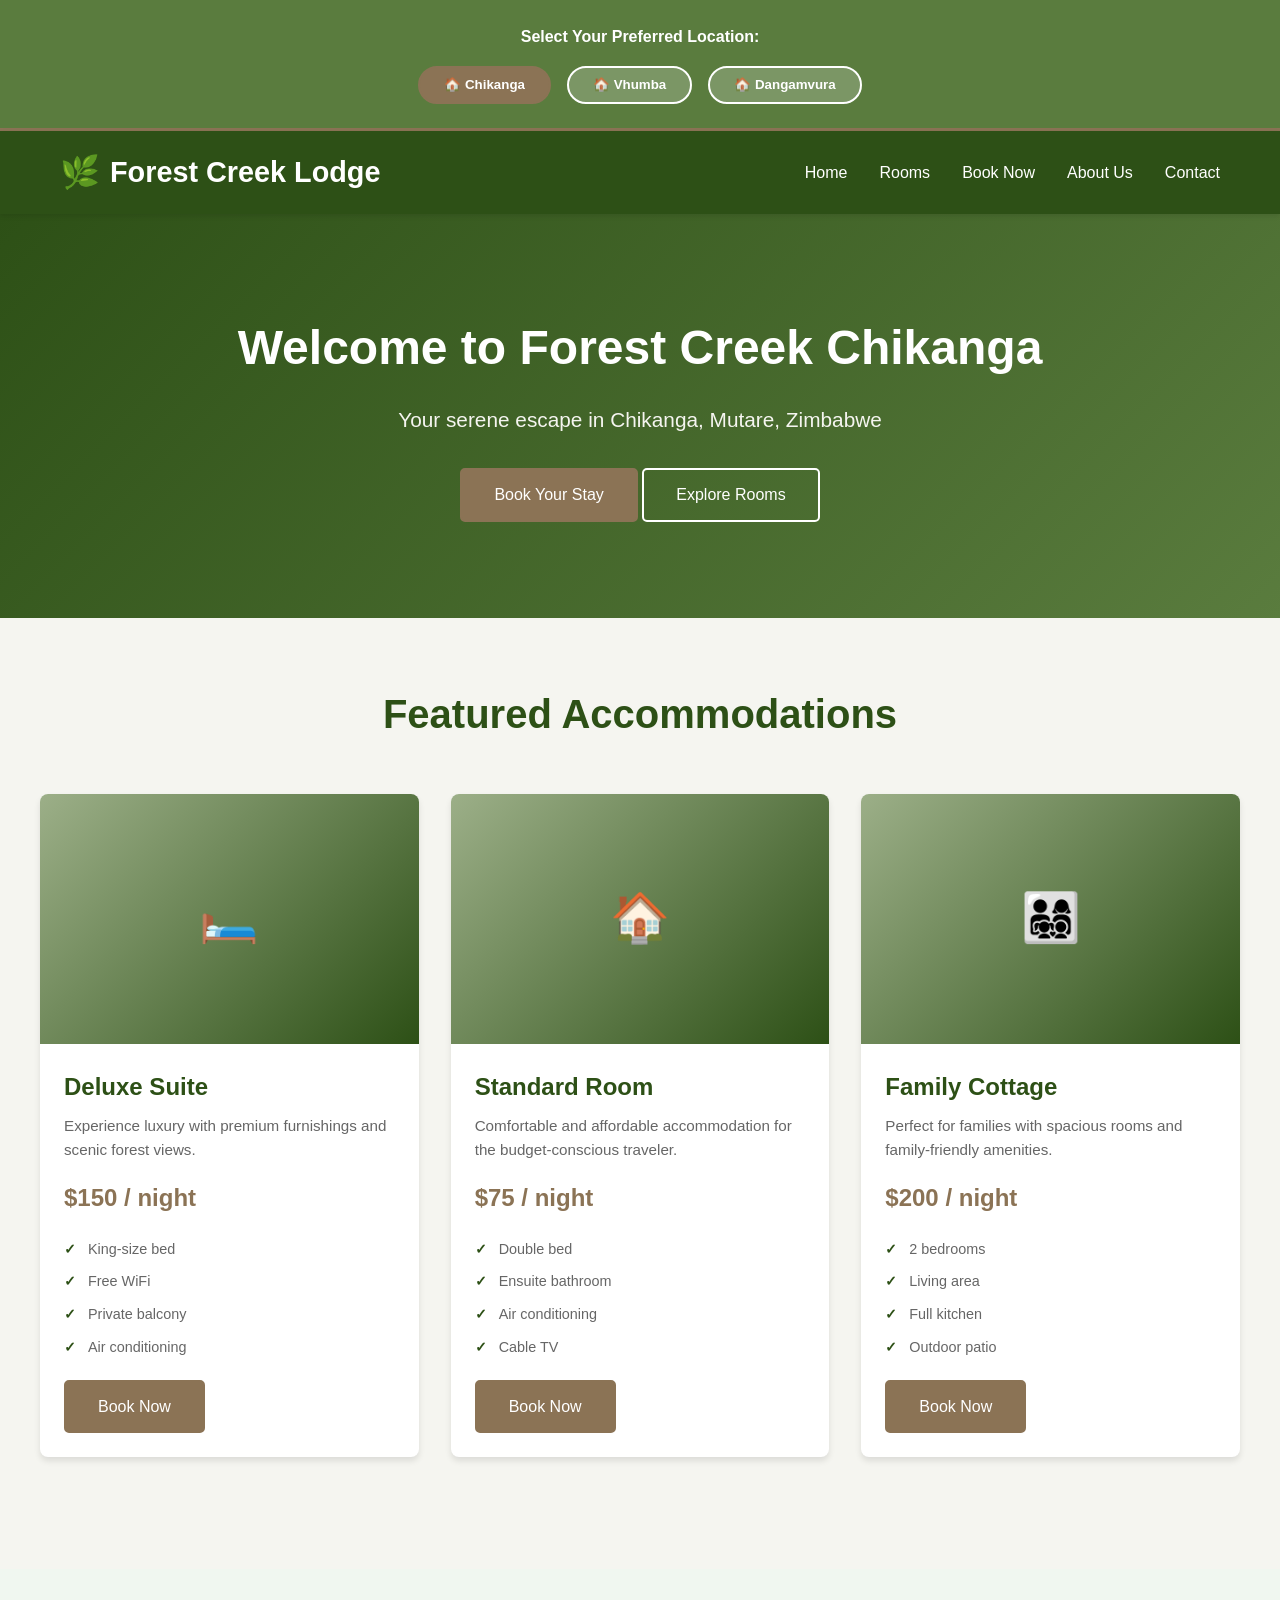
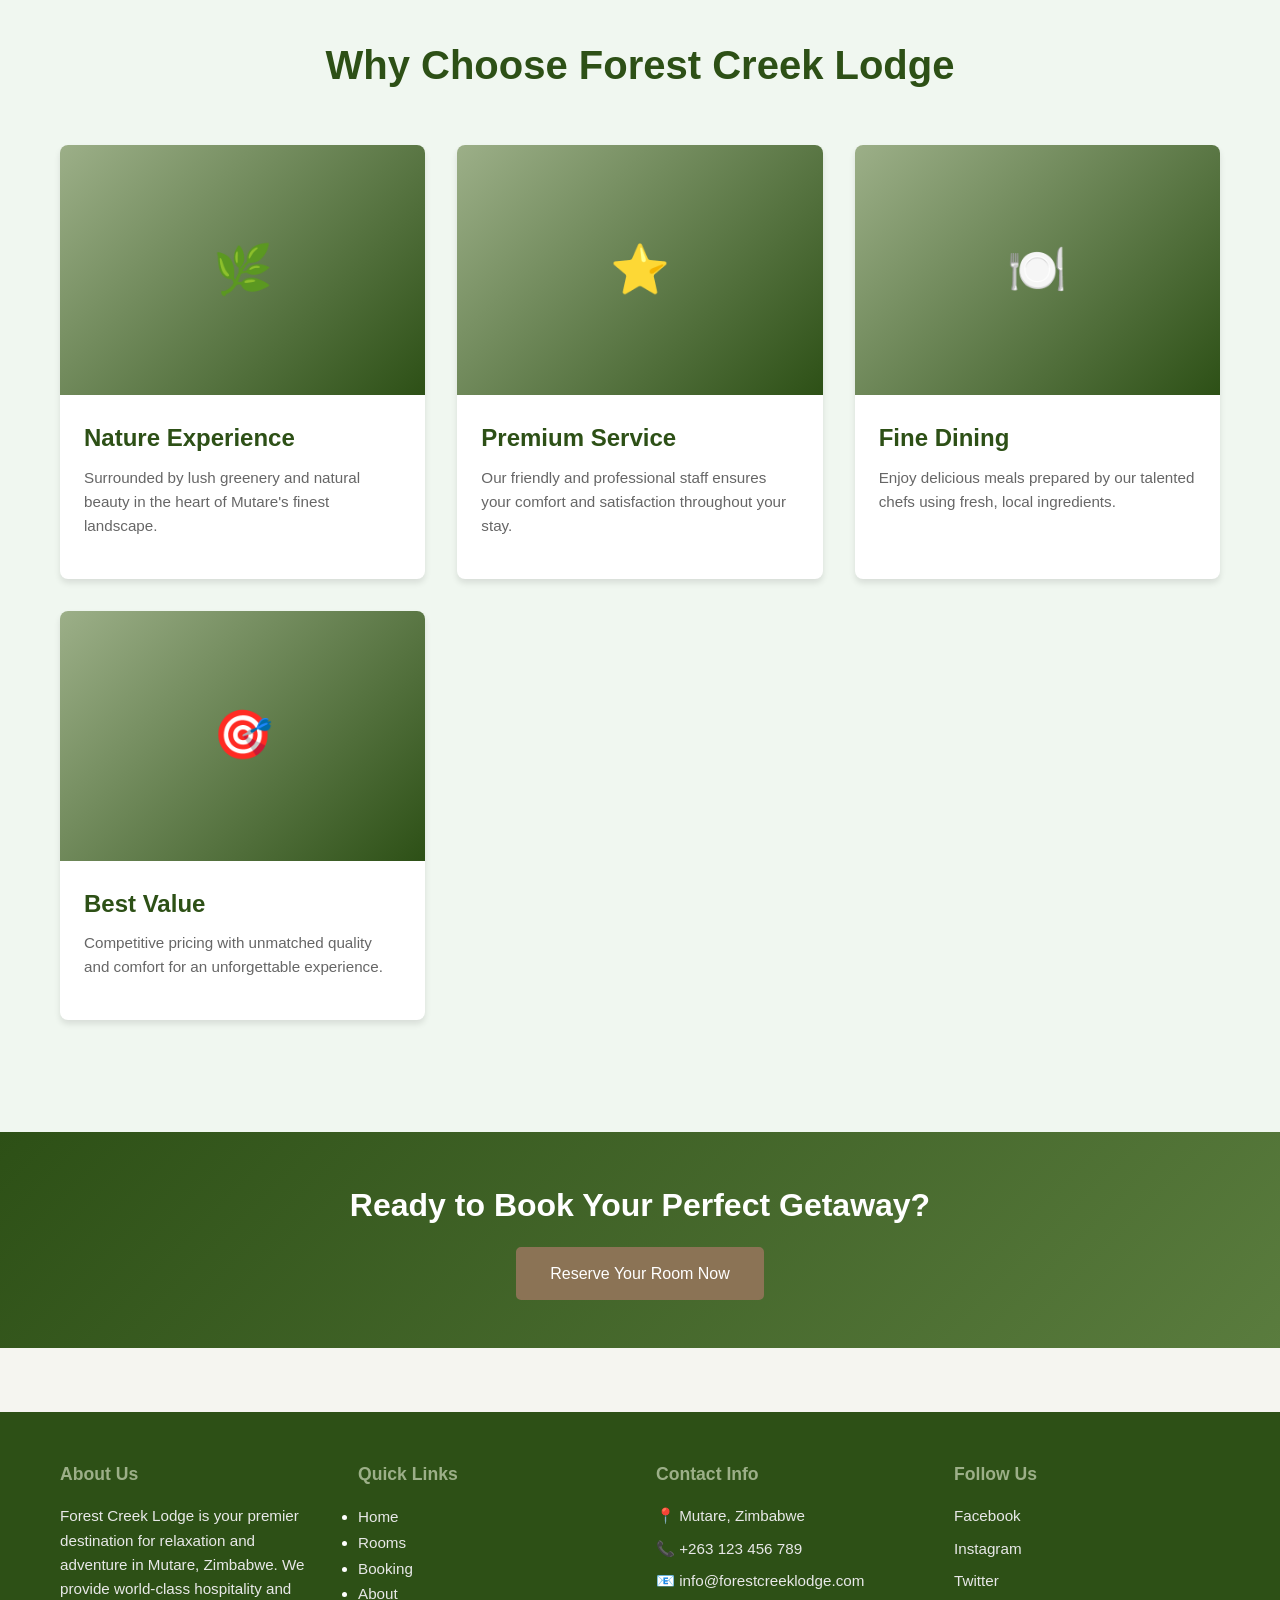
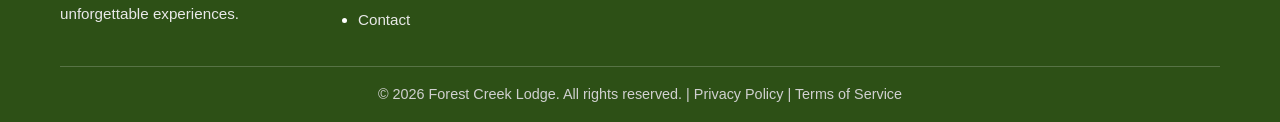
==== index.html @ 2f31d228 "Add files via upload" ====
<!DOCTYPE html>
<html lang="en">
<head>
    <meta charset="UTF-8">
    <meta name="viewport" content="width=device-width, initial-scale=1.0">
    <title>Forest Creek Lodge</title>
    <link rel="icon" type="image/svg+xml" href="data:image/svg+xml,<svg xmlns='http://www.w3.org/2000/svg' viewBox='0 0 100 100'><text y='75' font-size='75'>🌿</text></svg>">
    <link rel="stylesheet" href="styles.css">
    <script src="js/location.js"></script>
</head>
<body>
    <!-- LOCATION SELECTOR -->
    <div class="location-selector">
        <div class="container">
            <h3>Select Your Preferred Location:</h3>
            <div class="location-buttons">
                <button class="location-btn active" data-location="chikanga" onclick="setCurrentLodge('chikanga')">🏠 Chikanga</button>
                <button class="location-btn" data-location="vhumba" onclick="setCurrentLodge('vhumba')">🏠 Vhumba</button>
                <button class="location-btn" data-location="dangamvura" onclick="setCurrentLodge('dangamvura')">🏠 Dangamvura</button>
            </div>
        </div>
    </div>

    <!-- HEADER & NAVIGATION -->
    <header>
        <div class="container">
            <div class="header-content">
                <div class="logo">Forest Creek Lodge</div>
                <nav>
                    <ul>
                        <li><a href="index.html">Home</a></li>
                        <li><a href="rooms.html">Rooms</a></li>
                        <li><a href="booking.html">Book Now</a></li>
                        <li><a href="about.html">About Us</a></li>
                        <li><a href="contact.html">Contact</a></li>
                    </ul>
                </nav>
            </div>
        </div>
    </header>

    <!-- HERO SECTION -->
    <section class="hero">
        <div class="container">
            <h1>Welcome to <span data-lodge="name">Forest Creek Chikanga</span></h1>
            <p>Your serene escape in <span data-lodge="area">Chikanga</span>, Mutare, Zimbabwe</p>
            <a href="booking.html" class="btn btn-primary">Book Your Stay</a>
            <a href="rooms.html" class="btn btn-secondary">Explore Rooms</a>
        </div>
    </section>

    <!-- FEATURED ROOMS SECTION -->
    <section class="container" style="padding: 4rem 0;">
        <h2 class="section-title">Featured Accommodations</h2>
        <div class="rooms-grid">
            <!-- Deluxe Suite -->
            <div class="card">
                <div class="card-image">🛏️</div>
                <div class="card-body">
                    <h3 class="card-title">Deluxe Suite</h3>
                    <p class="card-text">Experience luxury with premium furnishings and scenic forest views.</p>
                    <div class="card-price">$150 / night</div>
                    <ul class="room-features">
                        <li>King-size bed</li>
                        <li>Free WiFi</li>
                        <li>Private balcony</li>
                        <li>Air conditioning</li>
                    </ul>
                    <a href="booking.html" class="btn btn-primary">Book Now</a>
                </div>
            </div>

            <!-- Standard Room -->
            <div class="card">
                <div class="card-image">🏠</div>
                <div class="card-body">
                    <h3 class="card-title">Standard Room</h3>
                    <p class="card-text">Comfortable and affordable accommodation for the budget-conscious traveler.</p>
                    <div class="card-price">$75 / night</div>
                    <ul class="room-features">
                        <li>Double bed</li>
                        <li>Ensuite bathroom</li>
                        <li>Air conditioning</li>
                        <li>Cable TV</li>
                    </ul>
                    <a href="booking.html" class="btn btn-primary">Book Now</a>
                </div>
            </div>

            <!-- Family Cottage -->
            <div class="card">
                <div class="card-image">👨‍👩‍👧‍👦</div>
                <div class="card-body">
                    <h3 class="card-title">Family Cottage</h3>
                    <p class="card-text">Perfect for families with spacious rooms and family-friendly amenities.</p>
                    <div class="card-price">$200 / night</div>
                    <ul class="room-features">
                        <li>2 bedrooms</li>
                        <li>Living area</li>
                        <li>Full kitchen</li>
                        <li>Outdoor patio</li>
                    </ul>
                    <a href="booking.html" class="btn btn-primary">Book Now</a>
                </div>
            </div>
        </div>
    </section>

    <!-- WHY CHOOSE US SECTION -->
    <section style="background-color: #f0f7f0; padding: 4rem 0;">
        <div class="container">
            <h2 class="section-title">Why Choose Forest Creek Lodge</h2>
            <div class="rooms-grid">
                <div class="card">
                    <div class="card-image">🌿</div>
                    <div class="card-body">
                        <h3 class="card-title">Nature Experience</h3>
                        <p class="card-text">Surrounded by lush greenery and natural beauty in the heart of Mutare's finest landscape.</p>
                    </div>
                </div>
                <div class="card">
                    <div class="card-image">⭐</div>
                    <div class="card-body">
                        <h3 class="card-title">Premium Service</h3>
                        <p class="card-text">Our friendly and professional staff ensures your comfort and satisfaction throughout your stay.</p>
                    </div>
                </div>
                <div class="card">
                    <div class="card-image">🍽️</div>
                    <div class="card-body">
                        <h3 class="card-title">Fine Dining</h3>
                        <p class="card-text">Enjoy delicious meals prepared by our talented chefs using fresh, local ingredients.</p>
                    </div>
                </div>
                <div class="card">
                    <div class="card-image">🎯</div>
                    <div class="card-body">
                        <h3 class="card-title">Best Value</h3>
                        <p class="card-text">Competitive pricing with unmatched quality and comfort for an unforgettable experience.</p>
                    </div>
                </div>
            </div>
        </div>
    </section>

    <!-- CTA SECTION -->
    <section class="hero" style="padding: 3rem 0;">
        <div class="container">
            <h2 style="font-size: 2rem; margin-bottom: 1rem;">Ready to Book Your Perfect Getaway?</h2>
            <a href="booking.html" class="btn btn-primary">Reserve Your Room Now</a>
        </div>
    </section>

    <!-- FOOTER -->
    <footer>
        <div class="container">
            <div class="footer-content">
                <div class="footer-section">
                    <h3>About Us</h3>
                    <p>Forest Creek Lodge is your premier destination for relaxation and adventure in Mutare, Zimbabwe. We provide world-class hospitality and unforgettable experiences.</p>
                </div>
                <div class="footer-section">
                    <h3>Quick Links</h3>
                    <ul>
                        <li><a href="index.html">Home</a></li>
                        <li><a href="rooms.html">Rooms</a></li>
                        <li><a href="booking.html">Booking</a></li>
                        <li><a href="about.html">About</a></li>
                        <li><a href="contact.html">Contact</a></li>
                    </ul>
                </div>
                <div class="footer-section">
                    <h3>Contact Info</h3>
                    <p>📍 Mutare, Zimbabwe</p>
                    <p>📞 +263 123 456 789</p>
                    <p>📧 info@forestcreeklodge.com</p>
                </div>
                <div class="footer-section">
                    <h3>Follow Us</h3>
                    <p><a href="#">Facebook</a></p>
                    <p><a href="#">Instagram</a></p>
                    <p><a href="#">Twitter</a></p>
                </div>
            </div>
            <div class="footer-bottom">
                <p>&copy; 2026 Forest Creek Lodge. All rights reserved. | Privacy Policy | Terms of Service</p>
            </div>
        </div>
    </footer>
</body>
</html>
---- styles.css ----
/* ==========================================
   FOREST CREEK LODGE - Main Stylesheet
   Color Scheme: Green & Earth Tones
   ========================================== */

* {
    margin: 0;
    padding: 0;
    box-sizing: border-box;
}

:root {
    --primary-green: #2d5016;
    --sage-green: #9caf88;
    --earth-brown: #8b7355;
    --light-cream: #f5f5f0;
    --dark-text: #3e3e3e;
    --accent-green: #5a7c3e;
    --border-color: #ddd;
}

/* ==========================================
   GLOBAL STYLES
   ========================================== */

html {
    scroll-behavior: smooth;
}

body {
    font-family: 'Segoe UI', Tahoma, Geneva, Verdana, sans-serif;
    line-height: 1.6;
    color: var(--dark-text);
    background-color: var(--light-cream);
}

a {
    text-decoration: none;
    color: var(--primary-green);
    transition: color 0.3s ease;
}

a:hover {
    color: var(--earth-brown);
}

.container {
    max-width: 1200px;
    margin: 0 auto;
    padding: 0 20px;
}

/* ==========================================
   HEADER & NAVIGATION
   ========================================== */

header {
    background-color: var(--primary-green);
    color: white;
    padding: 1rem 0;
    position: sticky;
    top: 0;
    z-index: 100;
    box-shadow: 0 2px 5px rgba(0, 0, 0, 0.1);
}

.header-content {
    display: flex;
    justify-content: space-between;
    align-items: center;
}

.logo {
    font-size: 1.8rem;
    font-weight: bold;
    color: white;
    display: flex;
    align-items: center;
    gap: 10px;
}

.logo::before {
    content: "🌿";
    font-size: 2rem;
}

nav ul {
    display: flex;
    list-style: none;
    gap: 2rem;
    flex-wrap: wrap;
}

nav a {
    color: white;
    font-weight: 500;
    transition: color 0.3s ease;
}

nav a:hover {
    color: var(--sage-green);
}

/* ==========================================
   FOOTER
   ========================================== */

footer {
    background-color: var(--primary-green);
    color: white;
    padding: 3rem 0 1rem;
    margin-top: 4rem;
}

.footer-content {
    display: grid;
    grid-template-columns: repeat(auto-fit, minmax(250px, 1fr));
    gap: 2rem;
    margin-bottom: 2rem;
}

.footer-section h3 {
    color: var(--sage-green);
    margin-bottom: 1rem;
    font-size: 1.1rem;
}

.footer-section p,
.footer-section a {
    color: #e8e8e8;
    margin-bottom: 0.5rem;
    font-size: 0.95rem;
}

.footer-section a:hover {
    color: var(--sage-green);
}

.footer-bottom {
    border-top: 1px solid rgba(255, 255, 255, 0.2);
    padding-top: 1rem;
    text-align: center;
    color: #d0d0d0;
    font-size: 0.9rem;
}

/* ==========================================
   LOCATION SELECTOR
   ========================================== */

.location-selector {
    background-color: var(--accent-green);
    padding: 1.5rem 0;
    text-align: center;
    border-bottom: 3px solid var(--earth-brown);
}

.location-selector h3 {
    color: white;
    margin-bottom: 1rem;
    font-size: 1rem;
}

.location-buttons {
    display: flex;
    justify-content: center;
    gap: 1rem;
    flex-wrap: wrap;
}

.location-btn {
    padding: 0.6rem 1.5rem;
    background-color: rgba(255, 255, 255, 0.2);
    color: white;
    border: 2px solid white;
    border-radius: 25px;
    cursor: pointer;
    font-weight: 600;
    transition: all 0.3s ease;
}

.location-btn:hover {
    background-color: rgba(255, 255, 255, 0.3);
    transform: scale(1.05);
}

.location-btn.active {
    background-color: var(--earth-brown);
    border-color: var(--earth-brown);
}

/* ==========================================
   HERO SECTION
   ========================================== */

.hero {
    background: linear-gradient(135deg, var(--primary-green) 0%, var(--accent-green) 100%);
    color: white;
    padding: 6rem 0;
    text-align: center;
}

.hero h1 {
    font-size: 3rem;
    margin-bottom: 1rem;
    font-weight: 700;
}

.hero p {
    font-size: 1.3rem;
    margin-bottom: 2rem;
    color: var(--light-cream);
}

.btn {
    display: inline-block;
    padding: 0.75rem 2rem;
    background-color: var(--earth-brown);
    color: white;
    border-radius: 5px;
    transition: all 0.3s ease;
    border: 2px solid var(--earth-brown);
    cursor: pointer;
    font-size: 1rem;
    text-align: center;
}

.btn:hover {
    background-color: transparent;
    color: white;
}

.btn-primary {
    background-color: var(--earth-brown);
    color: white;
}

.btn-primary:hover {
    background-color: #6f5a47;
}

.btn-secondary {
    background-color: transparent;
    color: white;
    border-color: white;
}

.btn-secondary:hover {
    background-color: white;
    color: var(--primary-green);
}

/* ==========================================
   CARDS & SECTIONS
   ========================================== */

.section-title {
    font-size: 2.5rem;
    color: var(--primary-green);
    margin-bottom: 3rem;
    text-align: center;
}

.card {
    background: white;
    border-radius: 8px;
    box-shadow: 0 4px 6px rgba(0, 0, 0, 0.1);
    overflow: hidden;
    transition: transform 0.3s ease, box-shadow 0.3s ease;
}

.card:hover {
    transform: translateY(-5px);
    box-shadow: 0 6px 12px rgba(0, 0, 0, 0.15);
}

.card-image {
    width: 100%;
    height: 250px;
    background: linear-gradient(135deg, var(--sage-green), var(--primary-green));
    display: flex;
    align-items: center;
    justify-content: center;
    font-size: 3rem;
    color: white;
}

.card-body {
    padding: 1.5rem;
}

.card-title {
    font-size: 1.5rem;
    color: var(--primary-green);
    margin-bottom: 0.5rem;
}

.card-text {
    color: #666;
    margin-bottom: 1rem;
    font-size: 0.95rem;
}

.card-price {
    font-size: 1.5rem;
    color: var(--earth-brown);
    font-weight: bold;
    margin: 1rem 0;
}

.room-features {
    list-style: none;
    margin-bottom: 1rem;
    font-size: 0.9rem;
}

.room-features li {
    padding: 0.3rem 0;
    color: #666;
}

.room-features li::before {
    content: "✓ ";
    color: var(--primary-green);
    font-weight: bold;
    margin-right: 0.5rem;
}

/* ==========================================
   ROOMS GRID
   ========================================== */

.rooms-grid {
    display: grid;
    grid-template-columns: repeat(auto-fill, minmax(300px, 1fr));
    gap: 2rem;
    margin-bottom: 3rem;
}

/* ==========================================
   BOOKING FORM
   ========================================== */

.booking-form {
    background: white;
    padding: 2rem;
    border-radius: 8px;
    box-shadow: 0 4px 6px rgba(0, 0, 0, 0.1);
    max-width: 600px;
    margin: 0 auto;
}

.form-group {
    margin-bottom: 1.5rem;
}

label {
    display: block;
    margin-bottom: 0.5rem;
    color: var(--primary-green);
    font-weight: 600;
}

input,
select,
textarea {
    width: 100%;
    padding: 0.75rem;
    border: 1px solid var(--border-color);
    border-radius: 5px;
    font-family: inherit;
    font-size: 1rem;
    transition: border-color 0.3s ease;
}

input:focus,
select:focus,
textarea:focus {
    outline: none;
    border-color: var(--primary-green);
    box-shadow: 0 0 5px rgba(45, 80, 22, 0.2);
}

textarea {
    resize: vertical;
    min-height: 120px;
}

.form-row {
    display: grid;
    grid-template-columns: 1fr 1fr;
    gap: 1.5rem;
}

.form-row .form-group {
    margin-bottom: 0;
}

/* ==========================================
   ABOUT SECTION
   ========================================== */

.about-content {
    display: grid;
    grid-template-columns: 1fr 1fr;
    gap: 2rem;
    align-items: center;
}

.about-image {
    width: 100%;
    height: 400px;
    background: linear-gradient(135deg, var(--sage-green), var(--primary-green));
    border-radius: 8px;
    display: flex;
    align-items: center;
    justify-content: center;
    font-size: 5rem;
    color: white;
}

.about-text h2 {
    color: var(--primary-green);
    margin-bottom: 1rem;
    font-size: 2rem;
}

.about-text p {
    color: #666;
    margin-bottom: 1rem;
    line-height: 1.8;
}

.highlights {
    display: grid;
    grid-template-columns: 1fr 1fr;
    gap: 1rem;
    margin-top: 1.5rem;
}

.highlight-item {
    padding: 1rem;
    background-color: #f9f9f9;
    border-left: 4px solid var(--earth-brown);
    border-radius: 4px;
}

.highlight-item strong {
    color: var(--primary-green);
    display: block;
    margin-bottom: 0.5rem;
}

/* ==========================================
   CONTACT SECTION
   ========================================== */

.contact-grid {
    display: grid;
    grid-template-columns: 1fr 1fr;
    gap: 2rem;
    margin-bottom: 3rem;
}

.contact-info {
    background: white;
    padding: 2rem;
    border-radius: 8px;
    box-shadow: 0 4px 6px rgba(0, 0, 0, 0.1);
}

.contact-info h3 {
    color: var(--primary-green);
    margin-bottom: 1.5rem;
    font-size: 1.3rem;
}

.contact-item {
    margin-bottom: 1.5rem;
    padding-bottom: 1.5rem;
    border-bottom: 1px solid var(--border-color);
}

.contact-item:last-child {
    border-bottom: none;
}

.contact-item strong {
    color: var(--primary-green);
    display: block;
    margin-bottom: 0.3rem;
}

/* ==========================================
   GALLERY
   ========================================== */

.gallery-grid {
    display: grid;
    grid-template-columns: repeat(auto-fill, minmax(200px, 1fr));
    gap: 1.5rem;
    margin-bottom: 3rem;
}

.gallery-item {
    width: 100%;
    height: 200px;
    background: linear-gradient(135deg, var(--sage-green), var(--primary-green));
    border-radius: 8px;
    display: flex;
    align-items: center;
    justify-content: center;
    font-size: 3rem;
    color: white;
    cursor: pointer;
    transition: transform 0.3s ease;
    box-shadow: 0 4px 6px rgba(0, 0, 0, 0.1);
}

.gallery-item:hover {
    transform: scale(1.05);
}

/* ==========================================
   RESPONSIVE DESIGN
   ========================================== */

@media (max-width: 768px) {
    nav ul {
        gap: 1rem;
    }

    .hero h1 {
        font-size: 2rem;
    }

    .hero p {
        font-size: 1rem;
    }

    .section-title {
        font-size: 2rem;
    }

    .form-row {
        grid-template-columns: 1fr;
    }

    .about-content {
        grid-template-columns: 1fr;
    }

    .about-image {
        height: 300px;
    }

    .contact-grid {
        grid-template-columns: 1fr;
    }

    .highlights {
        grid-template-columns: 1fr;
    }

    .footer-content {
        grid-template-columns: 1fr;
    }
}

@media (max-width: 480px) {
    .logo {
        font-size: 1.3rem;
    }

    nav ul {
        flex-direction: column;
        gap: 0.5rem;
    }

    .hero {
        padding: 3rem 0;
    }

    .hero h1 {
        font-size: 1.5rem;
    }

    .rooms-grid {
        grid-template-columns: 1fr;
    }
}
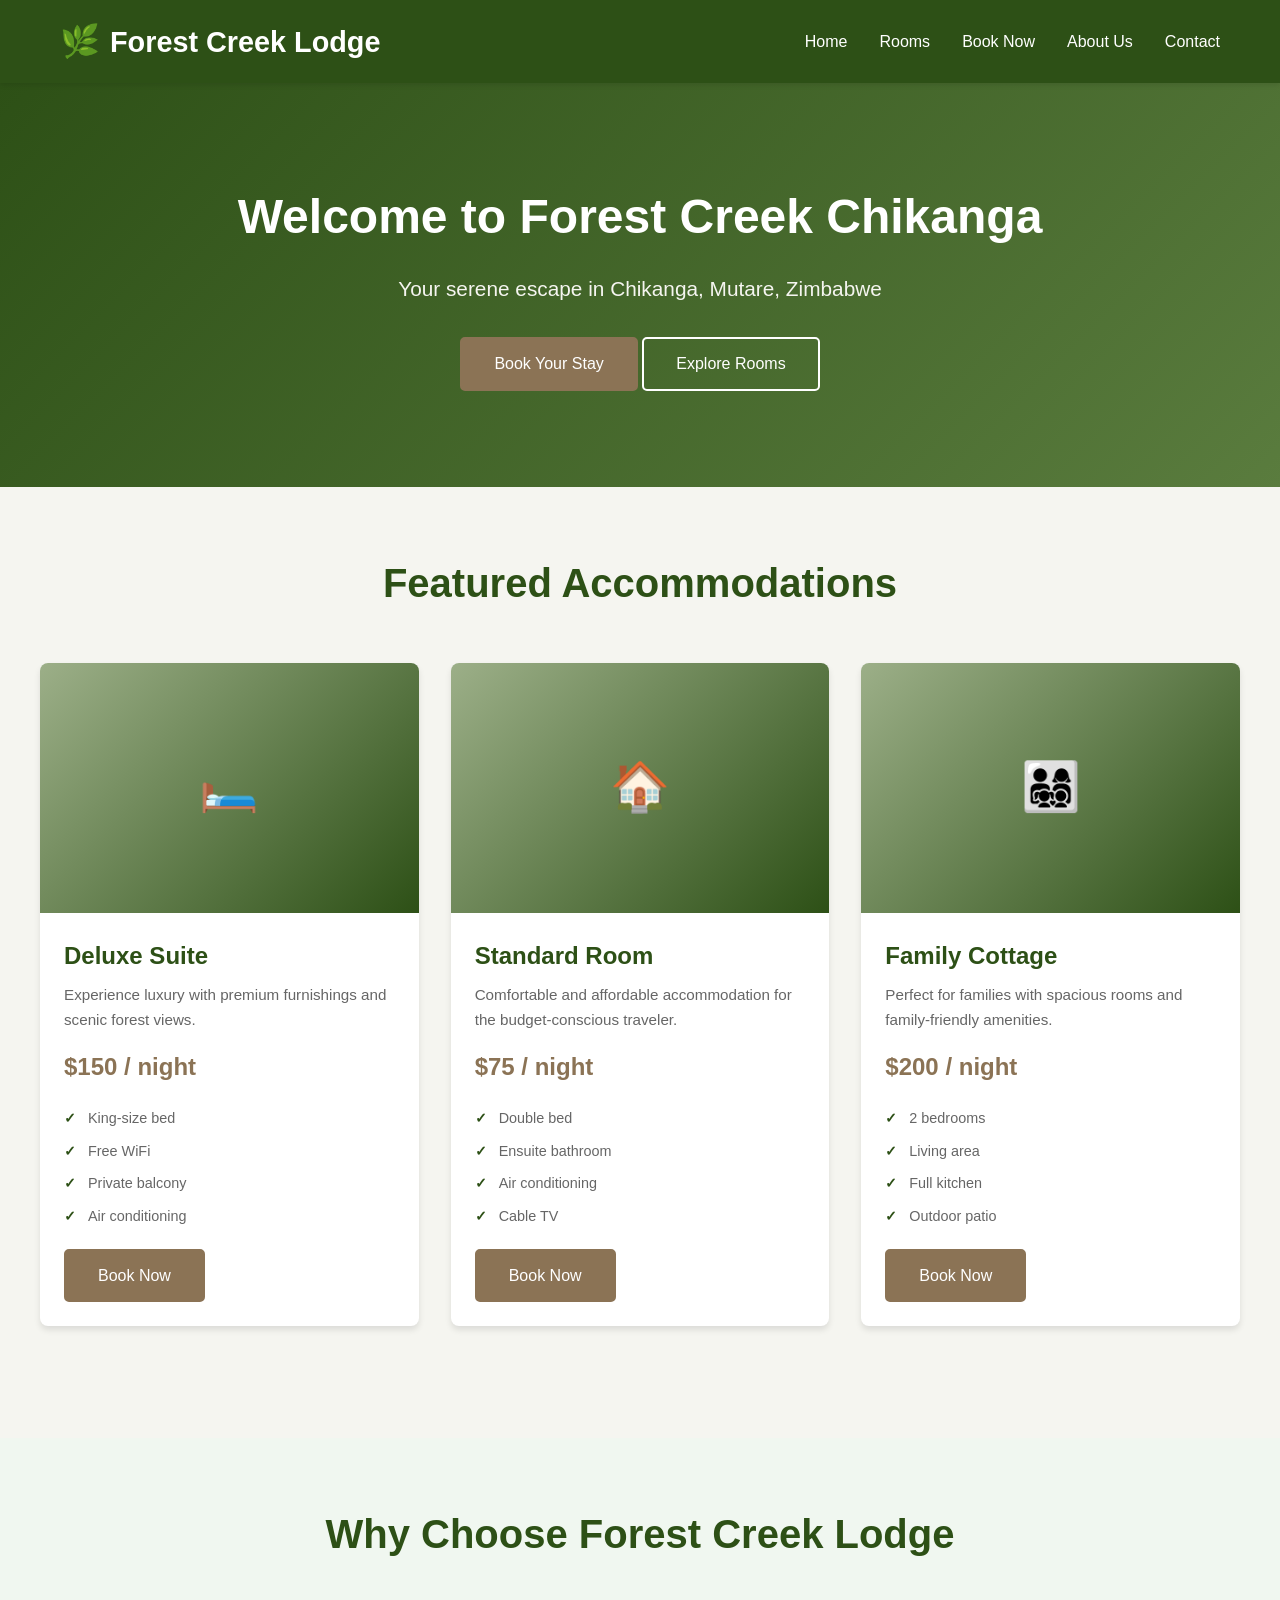
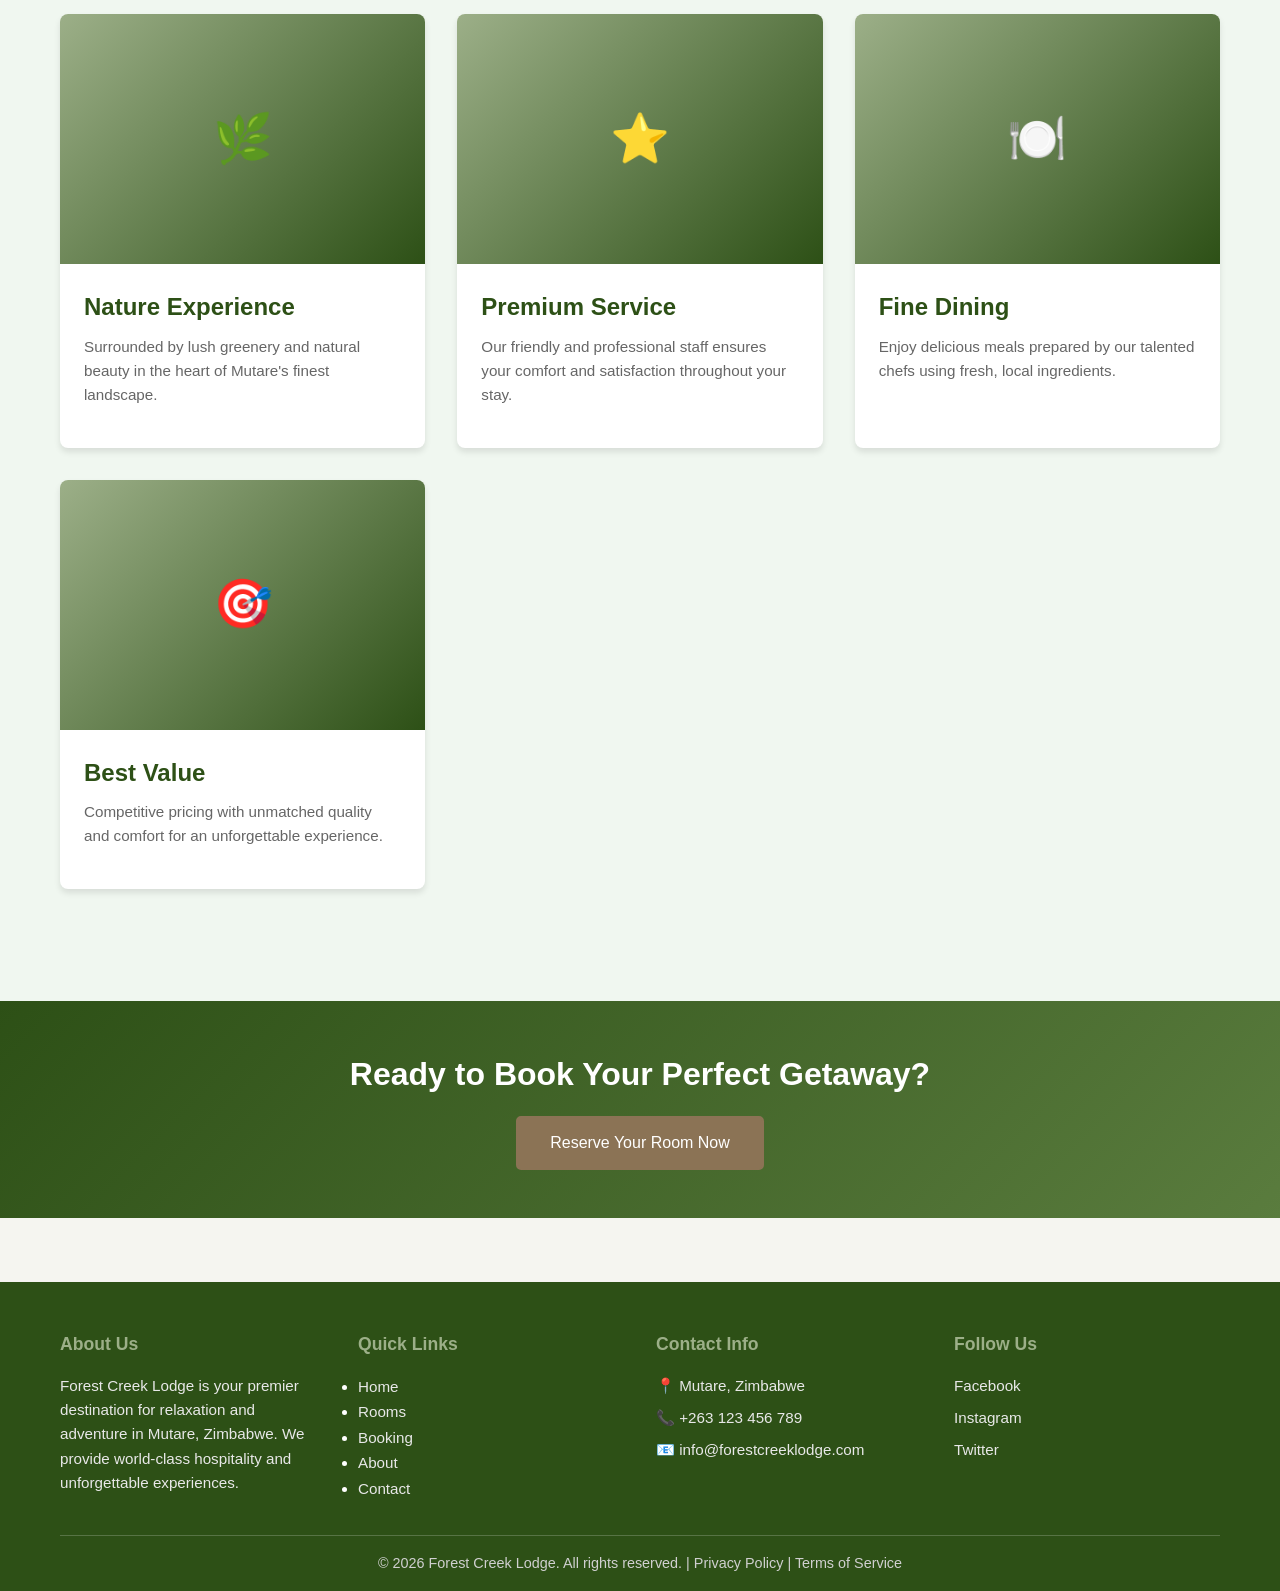
==== commit f1e89bdd: "Update index.html" ====
--- a/index.html
+++ b/index.html
@@ -6,20 +6,9 @@
     <title>Forest Creek Lodge</title>
     <link rel="icon" type="image/svg+xml" href="data:image/svg+xml,<svg xmlns='http://www.w3.org/2000/svg' viewBox='0 0 100 100'><text y='75' font-size='75'>🌿</text></svg>">
     <link rel="stylesheet" href="styles.css">
-    <script src="js/location.js"></script>
+    <script src="location.js"></script>
 </head>
-<body>
-    <!-- LOCATION SELECTOR -->
-    <div class="location-selector">
-        <div class="container">
-            <h3>Select Your Preferred Location:</h3>
-            <div class="location-buttons">
-                <button class="location-btn active" data-location="chikanga" onclick="setCurrentLodge('chikanga')">🏠 Chikanga</button>
-                <button class="location-btn" data-location="vhumba" onclick="setCurrentLodge('vhumba')">🏠 Vhumba</button>
-                <button class="location-btn" data-location="dangamvura" onclick="setCurrentLodge('dangamvura')">🏠 Dangamvura</button>
-            </div>
-        </div>
-    </div>
+<body
 
     <!-- HEADER & NAVIGATION -->
     <header>
